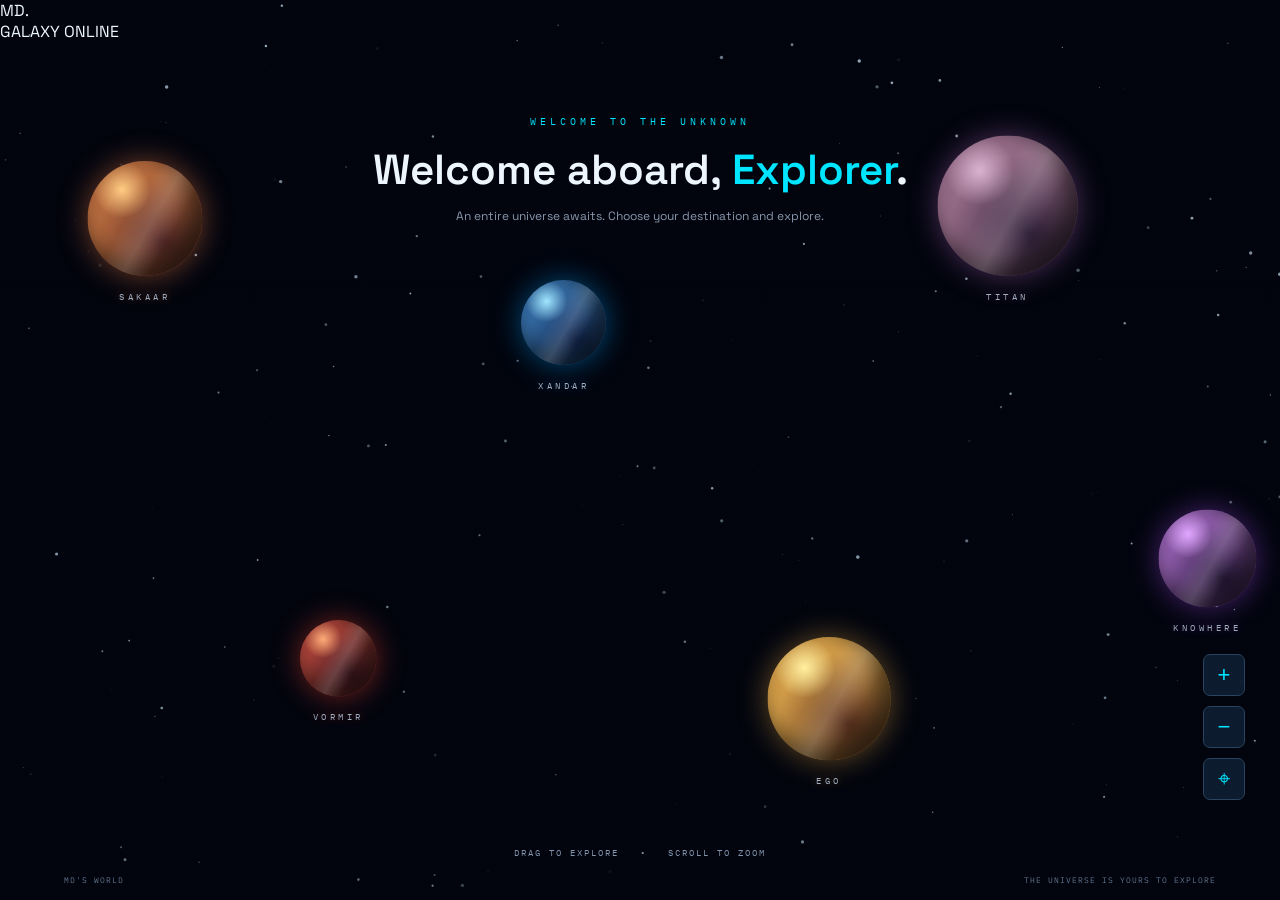
==== galaxy.html @ 8fd89023 "Add files via upload" ====
<!DOCTYPE html>
<html lang="en">
<head>
    <meta charset="UTF-8">
    <meta name="viewport" content="width=device-width, initial-scale=1.0">

    <title>MD's World | Galaxy Explorer</title>

    <link rel="stylesheet" href="galaxy.css">
</head>

<body>

    <!-- Animated star background -->
    <canvas id="starCanvas"></canvas>

    <!-- Main navigation -->
    <header class="topbar">

        <div class="logo">MD<span>.</span></div>

        <div class="system-status">
            <span class="status-dot"></span>
            GALAXY ONLINE
        </div>
      
    </header>

    <!-- Introduction -->
    <section class="intro">

        <p class="eyebrow">WELCOME TO THE UNKNOWN</p>

        <h1>
            Welcome aboard,
            <span id="visitorName">Explorer</span>.
        </h1>

        <p>
            An entire universe awaits.
            Choose your destination and explore.
        </p>

    </section>

    <!-- Galaxy viewport -->
    <main class="galaxy-viewport" id="viewport">

        <div class="galaxy-world" id="galaxyWorld">

            <!-- Planet 1 -->
            <button class="planet sakaar"
                data-name="Sakaar"
                data-description="A chaotic world full of unexpected adventures."
                data-destination="sakaar.html">

                <span class="planet-sphere"></span>
                <span class="planet-label">SAKAAR</span>

            </button>

            <!-- Planet 2 -->
            <button class="planet xandar"
                data-name="Xandar"
                data-description="Discover the home of the Nova Corps."
                data-destination="xandar.html">

                <span class="planet-sphere"></span>
                <span class="planet-label">XANDAR</span>

            </button>

            <!-- Planet 3 -->
            <button class="planet titan"
                data-name="Titan"
                data-description="A mysterious world of cosmic history."
                data-destination="titan.html">

                <span class="planet-sphere"></span>
                <span class="planet-label">TITAN</span>

            </button>

            <!-- Planet 4 -->
            <button class="planet vormir"
                data-name="Vormir"
                data-description="A distant and mysterious destination."
                data-destination="vormir.html">

                <span class="planet-sphere"></span>
                <span class="planet-label">VORMIR</span>

            </button>

            <!-- Planet 5 -->
            <button class="planet ego"
                data-name="Ego"
                data-description="A celestial mystery awaits discovery."
                data-destination="ego.html">

                <span class="planet-sphere"></span>
                <span class="planet-label">EGO</span>

            </button>

            <!-- Planet 6 -->
            <button class="planet knowhere"
                data-name="Knowhere"
                data-description="A remarkable destination at the edge of the galaxy."
                data-destination="knowhere.html">

                <span class="planet-sphere"></span>
                <span class="planet-label">KNOWHERE</span>

            </button>

        </div>

    </main>

    <!-- Planet information -->
    <div class="planet-panel" id="planetPanel">

        <button class="close-panel" id="closePanel">×</button>

        <p class="eyebrow">DESTINATION IDENTIFIED</p>

        <h2 id="panelName">Planet Name</h2>

        <p id="panelDescription"></p>

        <button class="explore-btn" id="exploreBtn">
            EXPLORE DESTINATION ↗
        </button>

    </div>

    <!-- Controls -->
    <div class="controls">

        <button id="zoomIn">+</button>
        <button id="zoomOut">−</button>
        <button id="resetView">⌖</button>

    </div>

    <div class="instruction">
        DRAG TO EXPLORE &nbsp; • &nbsp; SCROLL TO ZOOM
    </div>

    <footer>
        <span>MD'S WORLD</span>
        <span>THE UNIVERSE IS YOURS TO EXPLORE</span>
    </footer>

    <script src="galaxy.js"></script>

</body>
</html>
---- galaxy.css ----
@import url('https://fonts.googleapis.com/css2?family=Space+Grotesk:wght@400;500;600;700&family=IBM+Plex+Mono:wght@400;500&display=swap');

:root {
    --bg: #050914;
    --cyan: #00e5ff;
    --blue: #287bff;
    --text: #edf5ff;
    --muted: #8998ad;
}

* {
    margin: 0;
    padding: 0;
    box-sizing: border-box;
}

body {
    min-height: 100vh;

    background-color: #02040b;
    background-image:
        linear-gradient(
            rgba(2, 5, 15, 0.25),
            rgba(2, 5, 15, 0.45)
        ),
        url("./assets/galaxy/backgrounds/deep-space.jpg");

    background-size: cover;
    background-position: center;
    background-repeat: no-repeat;

    color: var(--text);
    font-family: 'Space Grotesk', sans-serif;
    overflow: hidden;
}

/* STAR CANVAS */

#starCanvas {
    position: fixed;
    inset: 0;
    width: 100%;
    height: 100%;
    z-index: -2;
}

/* SPACE ATMOSPHERE */

body::before {
    content: "";
    position: fixed;
    inset: 0;
    pointer-events: none;
    z-index: -1;

    background:
        linear-gradient(
            rgba(2, 5, 15, 0.35),
            rgba(2, 5, 15, 0.55)
        ),
        url("./assets/galaxy/backgrounds/nebula-overlay.jpg")
        center / cover no-repeat;

    opacity: 0.75;
}

/* INTRO */

.intro {
    position: absolute;
    top: 115px;
    width: 100%;
    text-align: center;
    z-index: 5;
    pointer-events: none;
}

.eyebrow {
    color: var(--cyan);
    font-family: 'IBM Plex Mono', monospace;
    font-size: 10px;
    letter-spacing: 4px;
}

.intro h1 {
    font-size: clamp(25px, 4vw, 42px);
    margin-top: 15px;
    font-weight: 600;
}

.intro h1 span {
    color: var(--cyan);
}

.intro > p:last-child {
    color: var(--muted);
    font-size: 12px;
    margin-top: 12px;
}

/* GALAXY VIEWPORT */

.galaxy-viewport {
    position: absolute;
    inset: 0;
    overflow: hidden;
    cursor: grab;
    touch-action: none;
}

.galaxy-viewport.dragging {
    cursor: grabbing;
}

.galaxy-world {
    width: 1800px;
    height: 1200px;

    position: absolute;
    left: 50%;
    top: 50%;

    transform: translate(-50%, -50%) scale(1);
    transform-origin: center;

    transition: none;
}

/* PLANETS */

.planet {
    position: absolute;
    border: none;
    background: transparent;
    cursor: pointer;

    display: flex;
    flex-direction: column;
    align-items: center;
    gap: 17px;

    color: white;
    transition: filter 0.3s;
    -webkit-tap-highlight-color: transparent;
}

.planet-sphere {
    display: block;
    width: var(--size);
    height: var(--size);
    border-radius: 50%;
    position: relative;

    background:
        radial-gradient(circle at 30% 25%,
            var(--light), transparent 24%),
        radial-gradient(circle at 65% 70%,
            var(--dark), transparent 60%),
        var(--color);

    box-shadow:
        inset -15px -15px 30px rgba(0,0,0,0.7),
        0 0 35px var(--glow);

    animation: planetFloat 5s ease-in-out infinite alternate;
}

.planet-sphere::after {
    content: "";
    position: absolute;
    inset: 0;
    border-radius: 50%;
    background: linear-gradient(
        120deg,
        transparent 40%,
        rgba(255,255,255,0.15),
        transparent 70%
    );
}

.planet:hover .planet-sphere {
    box-shadow:
        inset -15px -15px 30px rgba(0,0,0,0.6),
        0 0 65px var(--glow);
}

.planet-label {
    font-family: 'IBM Plex Mono', monospace;
    font-size: 11px;
    letter-spacing: 3px;
    color: #cbd9ed;
    text-shadow: 0 0 10px var(--glow);
    opacity: 0.8;
    transition: 0.3s;
}

.planet:hover .planet-label {
    color: var(--cyan);
    opacity: 1;
}

@keyframes planetFloat {
    from { transform: translateY(-8px); }
    to { transform: translateY(8px); }
}

/* PLANET POSITIONS */

.sakaar {
    --size: 135px;
    --color: #b76b3e;
    --light: #ffcb83;
    --dark: #592a28;
    --glow: rgba(255,130,70,0.45);

    left: 250px;
    top: 260px;
}

.xandar {
    --size: 100px;
    --color: #346ca5;
    --light: #a1e6ff;
    --dark: #142b5a;
    --glow: rgba(0,160,255,0.45);

    left: 760px;
    top: 400px;
}

.titan {
    --size: 165px;
    --color: #956b87;
    --light: #d8b3d0;
    --dark: #302039;
    --glow: rgba(170,100,180,0.45);

    left: 1250px;
    top: 230px;
}

.vormir {
    --size: 90px;
    --color: #a94239;
    --light: #ffac78;
    --dark: #481b24;
    --glow: rgba(255,70,50,0.45);

    left: 500px;
    top: 800px;
}

.ego {
    --size: 145px;
    --color: #d29c48;
    --light: #fff0a0;
    --dark: #5b301e;
    --glow: rgba(255,180,70,0.4);

    left: 1050px;
    top: 820px;
}

.knowhere {
    --size: 115px;
    --color: #8e5caa;
    --light: #e0a7ff;
    --dark: #29183d;
    --glow: rgba(180,80,255,0.4);

    left: 1510px;
    top: 670px;
}

/* INFORMATION PANEL */

.planet-panel {
    position: absolute;
    z-index: 30;
    bottom: 100px;
    left: 50%;
    transform: translateX(-50%) translateY(20px);

    width: min(90%, 360px);
    padding: 25px;

    background: rgba(10,20,36,0.95);
    border: 1px solid rgba(0,229,255,0.3);
    border-radius: 12px;

    opacity: 0;
    visibility: hidden;
    transition: 0.3s;
    backdrop-filter: blur(15px);
}

.planet-panel.active {
    opacity: 1;
    visibility: visible;
    transform: translateX(-50%) translateY(0);
}

.planet-panel h2 {
    margin-top: 12px;
    color: var(--cyan);
    font-size: 26px;
}

.planet-panel p:not(.eyebrow) {
    margin-top: 10px;
    color: var(--muted);
    font-size: 12px;
    line-height: 1.7;
}

.close-panel {
    position: absolute;
    top: 10px;
    right: 15px;
    border: none;
    background: transparent;
    color: white;
    font-size: 23px;
    cursor: pointer;
}

.explore-btn {
    width: 100%;
    margin-top: 20px;
    padding: 13px;
    background: var(--cyan);
    border: none;
    color: #07111c;
    font-weight: 700;
    border-radius: 5px;
    cursor: pointer;
}

/* ZOOM CONTROLS */

.controls {
    position: absolute;
    right: 35px;
    bottom: 100px;
    z-index: 20;

    display: flex;
    flex-direction: column;
    gap: 10px;
}

.controls button {
    width: 42px;
    height: 42px;
    background: rgba(15,30,50,0.9);
    border: 1px solid #29445e;
    border-radius: 7px;
    color: var(--cyan);
    font-size: 22px;
    cursor: pointer;
}

/* INSTRUCTION */

.instruction {
    position: absolute;
    bottom: 42px;
    left: 50%;
    transform: translateX(-50%);

    color: #8295ad;
    font-family: 'IBM Plex Mono', monospace;
    font-size: 9px;
    letter-spacing: 2px;
    white-space: nowrap;
}

/* FOOTER */

footer {
    position: absolute;
    bottom: 15px;
    left: 5%;
    right: 5%;

    display: flex;
    justify-content: space-between;

    color: #61748d;
    font-family: 'IBM Plex Mono', monospace;
    font-size: 8px;
    letter-spacing: 1px;
    pointer-events: none;
}

/* MOBILE */

@media(max-width: 600px) {

    .topbar {
        padding: 20px 5%;
    }

    .system-status {
        font-size: 8px;
        letter-spacing: 1px;
    }

    .intro {
        top: 105px;
        padding: 0 15px;
    }

    .intro h1 {
        font-size: 27px;
    }

    .intro .eyebrow {
        font-size: 8px;
    }

    .planet-panel {
        bottom: 100px;
    }

    .controls {
        right: 15px;
        bottom: 110px;
    }

    .instruction {
        bottom: 55px;
        font-size: 8px;
        letter-spacing: 1px;
    }

    footer {
        font-size: 7px;
    }
}

@media(prefers-reduced-motion: reduce) {
    .planet-sphere {
        animation: none;
    }
}


/* =================================
   CINEMATIC GALAXY BACKGROUND
================================= */

body {
    background-color: #02040b;

    background-image:
        linear-gradient(
            rgba(2, 5, 15, 0.48),
            rgba(2, 5, 15, 0.62)
        ),
        url("./assets/galaxy/backgrounds/nebula-overlay.jpg"),
        url("./assets/galaxy/backgrounds/deep-space.jpg");

    background-position:
        center,
        center center,
        center center;

    background-size:
        cover,
        cover,
        cover;

    background-repeat: no-repeat;

    background-attachment: fixed;

    background-blend-mode:
        normal,
        screen,
        normal;
}
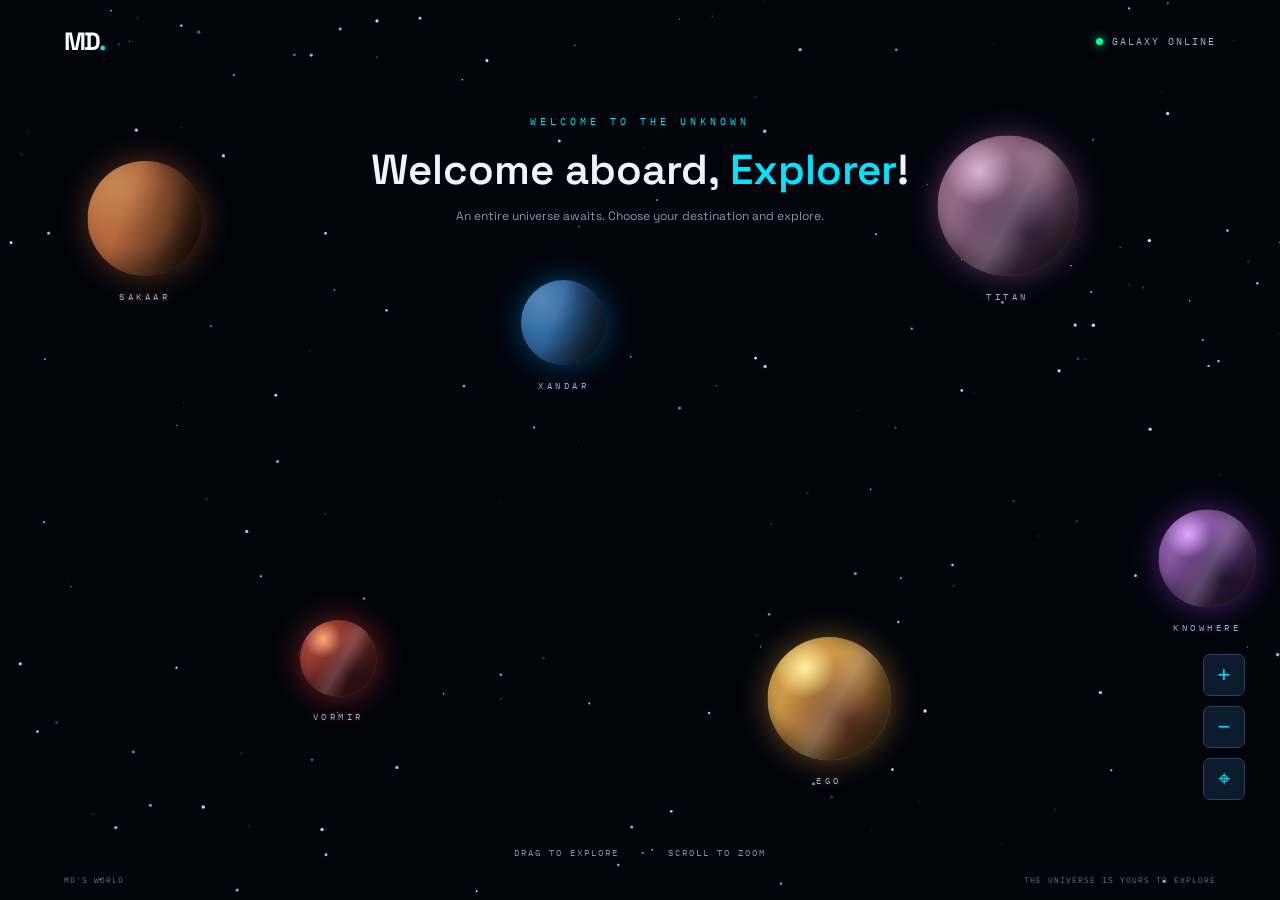
==== commit b47b89bc: "Add files via upload" ====
--- a/galaxy.html
+++ b/galaxy.html
@@ -1,40 +1,69 @@
 
 <!DOCTYPE html>
 <html lang="en">
+
 <head>
     <meta charset="UTF-8">
     <meta name="viewport" content="width=device-width, initial-scale=1.0">
 
+    <meta name="theme-color" content="#02040b">
+
     <title>MD's World | Galaxy Explorer</title>
 
+    <!-- Google Fonts -->
+    <link rel="preconnect" href="https://fonts.googleapis.com">
+    <link rel="preconnect" href="https://fonts.gstatic.com" crossorigin>
+
+    <link href="https://fonts.googleapis.com/css2?family=Space+Grotesk:wght@400;500;600;700&family=IBM+Plex+Mono:wght@400;500&display=swap"
+        rel="stylesheet">
+
+    <!-- Galaxy Stylesheet -->
     <link rel="stylesheet" href="galaxy.css">
 </head>
 
 <body>
 
-    <!-- Animated star background -->
+
+
+
+    <!-- =================================
+         ANIMATED STARFIELD
+    ================================== -->
+
     <canvas id="starCanvas"></canvas>
 
-    <!-- Main navigation -->
+
+    <!-- =================================
+         MAIN NAVIGATION
+    ================================== -->
+
     <header class="topbar">
 
-        <div class="logo">MD<span>.</span></div>
+        <div class="logo">
+            MD<span>.</span>
+        </div>
 
         <div class="system-status">
             <span class="status-dot"></span>
             GALAXY ONLINE
         </div>
-      
+
     </header>
 
-    <!-- Introduction -->
+
+    <!-- =================================
+         INTRODUCTION
+    ================================== -->
+
     <section class="intro">
 
-        <p class="eyebrow">WELCOME TO THE UNKNOWN</p>
+        <p class="eyebrow">
+            WELCOME TO THE UNKNOWN
+        </p>
 
         <h1>
             Welcome aboard,
-            <span id="visitorName">Explorer</span>.
+            <span id="visitorName">Explorer</span>!
         </h1>
 
         <p>
@@ -44,89 +73,134 @@
 
     </section>
 
-    <!-- Galaxy viewport -->
+
+    <!-- =================================
+         GALAXY VIEWPORT
+    ================================== -->
+
     <main class="galaxy-viewport" id="viewport">
 
         <div class="galaxy-world" id="galaxyWorld">
 
-            <!-- Planet 1 -->
+
+            <!-- PLANET 1 : SAKAAR -->
+
             <button class="planet sakaar"
                 data-name="Sakaar"
                 data-description="A chaotic world full of unexpected adventures."
                 data-destination="sakaar.html">
 
                 <span class="planet-sphere"></span>
-                <span class="planet-label">SAKAAR</span>
-
-            </button>
-
-            <!-- Planet 2 -->
+
+                <span class="planet-label">
+                    SAKAAR
+                </span>
+
+            </button>
+
+
+            <!-- PLANET 2 : XANDAR -->
+
             <button class="planet xandar"
                 data-name="Xandar"
                 data-description="Discover the home of the Nova Corps."
                 data-destination="xandar.html">
 
                 <span class="planet-sphere"></span>
-                <span class="planet-label">XANDAR</span>
-
-            </button>
-
-            <!-- Planet 3 -->
+
+                <span class="planet-label">
+                    XANDAR
+                </span>
+
+            </button>
+
+
+            <!-- PLANET 3 : TITAN -->
+
             <button class="planet titan"
                 data-name="Titan"
                 data-description="A mysterious world of cosmic history."
                 data-destination="titan.html">
 
                 <span class="planet-sphere"></span>
-                <span class="planet-label">TITAN</span>
-
-            </button>
-
-            <!-- Planet 4 -->
+
+                <span class="planet-label">
+                    TITAN
+                </span>
+
+            </button>
+
+
+            <!-- PLANET 4 : VORMIR -->
+
             <button class="planet vormir"
                 data-name="Vormir"
                 data-description="A distant and mysterious destination."
                 data-destination="vormir.html">
 
                 <span class="planet-sphere"></span>
-                <span class="planet-label">VORMIR</span>
-
-            </button>
-
-            <!-- Planet 5 -->
+
+                <span class="planet-label">
+                    VORMIR
+                </span>
+
+            </button>
+
+
+            <!-- PLANET 5 : EGO -->
+
             <button class="planet ego"
                 data-name="Ego"
                 data-description="A celestial mystery awaits discovery."
                 data-destination="ego.html">
 
                 <span class="planet-sphere"></span>
-                <span class="planet-label">EGO</span>
-
-            </button>
-
-            <!-- Planet 6 -->
+
+                <span class="planet-label">
+                    EGO
+                </span>
+
+            </button>
+
+
+            <!-- PLANET 6 : KNOWHERE -->
+
             <button class="planet knowhere"
                 data-name="Knowhere"
                 data-description="A remarkable destination at the edge of the galaxy."
                 data-destination="knowhere.html">
 
                 <span class="planet-sphere"></span>
-                <span class="planet-label">KNOWHERE</span>
-
-            </button>
+
+                <span class="planet-label">
+                    KNOWHERE
+                </span>
+
+            </button>
+
 
         </div>
 
     </main>
 
-    <!-- Planet information -->
+
+    <!-- =================================
+         PLANET INFORMATION PANEL
+    ================================== -->
+
     <div class="planet-panel" id="planetPanel">
 
-        <button class="close-panel" id="closePanel">×</button>
-
-        <p class="eyebrow">DESTINATION IDENTIFIED</p>
-
-        <h2 id="panelName">Planet Name</h2>
+        <button class="close-panel" id="closePanel">
+            ×
+        </button>
+
+        <p class="eyebrow">
+            DESTINATION IDENTIFIED
+        </p>
+
+        <h2 id="panelName">
+            Planet Name
+        </h2>
 
         <p id="panelDescription"></p>
 
@@ -136,25 +210,62 @@
 
     </div>
 
-    <!-- Controls -->
+
+    <!-- =================================
+         GALAXY CONTROLS
+    ================================== -->
+
     <div class="controls">
 
-        <button id="zoomIn">+</button>
-        <button id="zoomOut">−</button>
-        <button id="resetView">⌖</button>
+        <button id="zoomIn" aria-label="Zoom in">
+            +
+        </button>
+
+        <button id="zoomOut" aria-label="Zoom out">
+            −
+        </button>
+
+        <button id="resetView" aria-label="Reset galaxy view">
+            ⌖
+        </button>
 
     </div>
 
+
+    <!-- =================================
+         INSTRUCTIONS
+    ================================== -->
+
     <div class="instruction">
-        DRAG TO EXPLORE &nbsp; • &nbsp; SCROLL TO ZOOM
+
+        DRAG TO EXPLORE
+        &nbsp; • &nbsp;
+        SCROLL TO ZOOM
+
     </div>
 
+
+    <!-- =================================
+         FOOTER
+    ================================== -->
+
     <footer>
+
         <span>MD'S WORLD</span>
-        <span>THE UNIVERSE IS YOURS TO EXPLORE</span>
+
+        <span>
+            THE UNIVERSE IS YOURS TO EXPLORE
+        </span>
+
     </footer>
 
+
+    <!-- =================================
+         GALAXY JAVASCRIPT
+    ================================== -->
+
     <script src="galaxy.js"></script>
 
 </body>
+
 </html>
--- a/galaxy.css
+++ b/galaxy.css
@@ -1,5 +1,7 @@
 
-@import url('https://fonts.googleapis.com/css2?family=Space+Grotesk:wght@400;500;600;700&family=IBM+Plex+Mono:wght@400;500&display=swap');
+/* =================================
+   MD'S WORLD - GALAXY EXPLORER
+================================= */
 
 :root {
     --bg: #050914;
@@ -15,69 +17,107 @@
     box-sizing: border-box;
 }
 
+
+/* =================================
+   BODY & DEEP SPACE BACKGROUND
+================================= */
+
 body {
     min-height: 100vh;
-
-    background-color: #02040b;
-    background-image:
-        linear-gradient(
-            rgba(2, 5, 15, 0.25),
-            rgba(2, 5, 15, 0.45)
-        ),
-        url("./assets/galaxy/backgrounds/deep-space.jpg");
-
-    background-size: cover;
-    background-position: center;
-    background-repeat: no-repeat;
+    position: relative;
+
+    background: #02040b;
 
     color: var(--text);
     font-family: 'Space Grotesk', sans-serif;
+
     overflow: hidden;
 }
 
-/* STAR CANVAS */
+
+/* =================================
+   ANIMATED STARFIELD
+================================= */
 
 #starCanvas {
     position: fixed;
     inset: 0;
+
     width: 100%;
     height: 100%;
-    z-index: -2;
-}
-
-/* SPACE ATMOSPHERE */
-
-body::before {
-    content: "";
-    position: fixed;
-    inset: 0;
+
+    z-index: 1;
     pointer-events: none;
-    z-index: -1;
-
-    background:
-        linear-gradient(
-            rgba(2, 5, 15, 0.35),
-            rgba(2, 5, 15, 0.55)
-        ),
-        url("./assets/galaxy/backgrounds/nebula-overlay.jpg")
-        center / cover no-repeat;
-
-    opacity: 0.75;
-}
-
-/* INTRO */
+}
+
+
+/* =================================
+   TOP NAVIGATION
+================================= */
+
+.topbar {
+    position: relative;
+    z-index: 5;
+
+    display: flex;
+    align-items: center;
+    justify-content: space-between;
+
+    padding: 25px 5%;
+}
+
+.logo {
+    font-size: 25px;
+    font-weight: 700;
+    letter-spacing: -2px;
+    color: white;
+}
+
+.logo span {
+    color: var(--cyan);
+}
+
+.system-status {
+    display: flex;
+    align-items: center;
+    gap: 9px;
+
+    color: #a5b7ce;
+
+    font-family: 'IBM Plex Mono', monospace;
+    font-size: 10px;
+    letter-spacing: 2px;
+}
+
+.status-dot {
+    width: 7px;
+    height: 7px;
+
+    background: #00ff9d;
+    border-radius: 50%;
+
+    box-shadow: 0 0 10px #00ff9d;
+}
+
+
+/* =================================
+   INTRODUCTION
+================================= */
 
 .intro {
     position: absolute;
     top: 115px;
+
     width: 100%;
     text-align: center;
+
     z-index: 5;
     pointer-events: none;
 }
 
 .eyebrow {
     color: var(--cyan);
+
     font-family: 'IBM Plex Mono', monospace;
     font-size: 10px;
     letter-spacing: 4px;
@@ -99,12 +139,19 @@
     margin-top: 12px;
 }
 
-/* GALAXY VIEWPORT */
+
+/* =================================
+   GALAXY VIEWPORT
+================================= */
 
 .galaxy-viewport {
     position: absolute;
     inset: 0;
+
     overflow: hidden;
+
+    z-index: 2;
+
     cursor: grab;
     touch-action: none;
 }
@@ -112,12 +159,18 @@
 .galaxy-viewport.dragging {
     cursor: grabbing;
 }
+
+
+/* =================================
+   GALAXY WORLD
+================================= */
 
 .galaxy-world {
     width: 1800px;
     height: 1200px;
 
     position: absolute;
+
     left: 50%;
     top: 50%;
 
@@ -127,36 +180,53 @@
     transition: none;
 }
 
-/* PLANETS */
+
+/* =================================
+   PLANETS
+================================= */
 
 .planet {
     position: absolute;
+
     border: none;
     background: transparent;
+
     cursor: pointer;
 
     display: flex;
     flex-direction: column;
     align-items: center;
+
     gap: 17px;
 
     color: white;
+
     transition: filter 0.3s;
+
     -webkit-tap-highlight-color: transparent;
 }
 
 .planet-sphere {
     display: block;
+
     width: var(--size);
     height: var(--size);
+
     border-radius: 50%;
+
     position: relative;
 
     background:
-        radial-gradient(circle at 30% 25%,
-            var(--light), transparent 24%),
-        radial-gradient(circle at 65% 70%,
-            var(--dark), transparent 60%),
+        radial-gradient(
+            circle at 30% 25%,
+            var(--light),
+            transparent 24%
+        ),
+        radial-gradient(
+            circle at 65% 70%,
+            var(--dark),
+            transparent 60%
+        ),
         var(--color);
 
     box-shadow:
@@ -168,9 +238,12 @@
 
 .planet-sphere::after {
     content: "";
+
     position: absolute;
     inset: 0;
+
     border-radius: 50%;
+
     background: linear-gradient(
         120deg,
         transparent 40%,
@@ -179,6 +252,104 @@
     );
 }
 
+
+/* =================================
+   SAKAAR - REALISTIC PLANET
+================================= */
+
+.sakaar .planet-sphere {
+    background-image:
+        linear-gradient(
+            110deg,
+            rgba(255, 190, 100, 0.08) 0%,
+            transparent 35%,
+            rgba(0, 0, 0, 0.65) 100%
+        ),
+        url("./assets/galaxy/planets/sakaar.png");
+
+    background-size:
+    100% 100%,
+    160% auto;
+
+    background-position:
+        center,
+        center;
+    
+    background-repeat: no-repeat;
+
+    overflow: hidden;
+
+    box-shadow:
+        inset -18px -12px 28px rgba(0, 0, 0, 0.45),
+        0 0 35px rgba(255, 130, 50, 0.35);
+}
+
+
+/* =================================
+   XANDAR - REALISTIC PLANET
+================================= */
+
+.xandar .planet-sphere {
+    background-image:
+        linear-gradient(
+            110deg,
+            rgba(120, 210, 255, 0.08),
+            transparent 40%,
+            rgba(0, 0, 0, 0.55)
+        ),
+        url("./assets/galaxy/planets/xandar.png");
+
+    background-size:
+        100% 100%,
+        160% auto;
+
+    background-position: center, center;
+    background-repeat: no-repeat;
+
+    overflow: hidden;
+
+    box-shadow:
+        inset -15px -12px 25px rgba(0, 0, 0, 0.4),
+        0 0 35px rgba(0, 160, 255, 0.4);
+}
+
+.xandar .planet-sphere::after {
+    background:
+        radial-gradient(
+            circle at 25% 22%,
+            rgba(200, 240, 255, 0.2),
+            transparent 40%
+        ),
+        linear-gradient(
+            110deg,
+            transparent 40%,
+            rgba(0, 0, 0, 0.55)
+        );
+
+    border-radius: 50%;
+}
+
+
+/* Natural atmospheric lighting */
+
+.sakaar .planet-sphere::after {
+    background:
+        radial-gradient(
+            circle at 25% 22%,
+            rgba(255, 225, 170, 0.22),
+            transparent 38%
+        ),
+        linear-gradient(
+            110deg,
+            transparent 35%,
+            rgba(0, 0, 0, 0.12) 65%,
+            rgba(0, 0, 0, 0.65) 100%
+        );
+
+    border-radius: 50%;
+}
+
+
 .planet:hover .planet-sphere {
     box-shadow:
         inset -15px -15px 30px rgba(0,0,0,0.6),
@@ -187,11 +358,16 @@
 
 .planet-label {
     font-family: 'IBM Plex Mono', monospace;
+
     font-size: 11px;
     letter-spacing: 3px;
+
     color: #cbd9ed;
+
     text-shadow: 0 0 10px var(--glow);
+
     opacity: 0.8;
+
     transition: 0.3s;
 }
 
@@ -200,12 +376,25 @@
     opacity: 1;
 }
 
+
+/* PLANET FLOAT ANIMATION */
+
 @keyframes planetFloat {
-    from { transform: translateY(-8px); }
-    to { transform: translateY(8px); }
-}
-
-/* PLANET POSITIONS */
+
+    from {
+        transform: translateY(-8px);
+    }
+
+    to {
+        transform: translateY(8px);
+    }
+
+}
+
+
+/* =================================
+   PLANET POSITIONS
+================================= */
 
 .sakaar {
     --size: 135px;
@@ -273,130 +462,189 @@
     top: 670px;
 }
 
-/* INFORMATION PANEL */
+
+/* =================================
+   PLANET INFORMATION PANEL
+================================= */
 
 .planet-panel {
     position: absolute;
+
     z-index: 30;
+
     bottom: 100px;
     left: 50%;
+
     transform: translateX(-50%) translateY(20px);
 
     width: min(90%, 360px);
+
     padding: 25px;
 
     background: rgba(10,20,36,0.95);
+
     border: 1px solid rgba(0,229,255,0.3);
     border-radius: 12px;
 
     opacity: 0;
     visibility: hidden;
+
     transition: 0.3s;
+
     backdrop-filter: blur(15px);
 }
 
 .planet-panel.active {
     opacity: 1;
     visibility: visible;
+
     transform: translateX(-50%) translateY(0);
 }
 
 .planet-panel h2 {
     margin-top: 12px;
+
     color: var(--cyan);
     font-size: 26px;
 }
 
 .planet-panel p:not(.eyebrow) {
     margin-top: 10px;
+
     color: var(--muted);
     font-size: 12px;
     line-height: 1.7;
 }
 
+
+/* CLOSE BUTTON */
+
 .close-panel {
     position: absolute;
+
     top: 10px;
     right: 15px;
+
     border: none;
     background: transparent;
+
     color: white;
     font-size: 23px;
+
     cursor: pointer;
 }
+
+
+/* EXPLORE BUTTON */
 
 .explore-btn {
     width: 100%;
+
     margin-top: 20px;
     padding: 13px;
+
     background: var(--cyan);
+
     border: none;
     color: #07111c;
+
     font-weight: 700;
+
     border-radius: 5px;
+
     cursor: pointer;
 }
 
-/* ZOOM CONTROLS */
+
+/* =================================
+   ZOOM CONTROLS
+================================= */
 
 .controls {
     position: absolute;
+
     right: 35px;
     bottom: 100px;
+
     z-index: 20;
 
     display: flex;
     flex-direction: column;
+
     gap: 10px;
 }
 
 .controls button {
     width: 42px;
     height: 42px;
+
     background: rgba(15,30,50,0.9);
+
     border: 1px solid #29445e;
     border-radius: 7px;
+
     color: var(--cyan);
     font-size: 22px;
+
     cursor: pointer;
 }
 
-/* INSTRUCTION */
+
+/* =================================
+   INSTRUCTIONS
+================================= */
 
 .instruction {
     position: absolute;
+
     bottom: 42px;
     left: 50%;
+
     transform: translateX(-50%);
 
+    z-index: 5;
+
     color: #8295ad;
+
     font-family: 'IBM Plex Mono', monospace;
     font-size: 9px;
     letter-spacing: 2px;
+
     white-space: nowrap;
 }
 
-/* FOOTER */
+
+/* =================================
+   FOOTER
+================================= */
 
 footer {
     position: absolute;
+
     bottom: 15px;
     left: 5%;
     right: 5%;
 
+    z-index: 5;
+
     display: flex;
     justify-content: space-between;
 
     color: #61748d;
+
     font-family: 'IBM Plex Mono', monospace;
     font-size: 8px;
     letter-spacing: 1px;
+
     pointer-events: none;
 }
 
-/* MOBILE */
-
-@media(max-width: 600px) {
+
+/* =================================
+   MOBILE RESPONSIVENESS
+================================= */
+
+@media (max-width: 600px) {
 
     .topbar {
         padding: 20px 5%;
@@ -431,6 +679,7 @@
 
     .instruction {
         bottom: 55px;
+
         font-size: 8px;
         letter-spacing: 1px;
     }
@@ -438,48 +687,18 @@
     footer {
         font-size: 7px;
     }
-}
-
-@media(prefers-reduced-motion: reduce) {
+
+}
+
+
+/* =================================
+   REDUCED MOTION
+================================= */
+
+@media (prefers-reduced-motion: reduce) {
+
     .planet-sphere {
         animation: none;
     }
-}
-
-
-/* =================================
-   CINEMATIC GALAXY BACKGROUND
-================================= */
-
-body {
-    background-color: #02040b;
-
-    background-image:
-        linear-gradient(
-            rgba(2, 5, 15, 0.48),
-            rgba(2, 5, 15, 0.62)
-        ),
-        url("./assets/galaxy/backgrounds/nebula-overlay.jpg"),
-        url("./assets/galaxy/backgrounds/deep-space.jpg");
-
-    background-position:
-        center,
-        center center,
-        center center;
-
-    background-size:
-        cover,
-        cover,
-        cover;
-
-    background-repeat: no-repeat;
-
-    background-attachment: fixed;
-
-    background-blend-mode:
-        normal,
-        screen,
-        normal;
-}
-
-
+
+}
